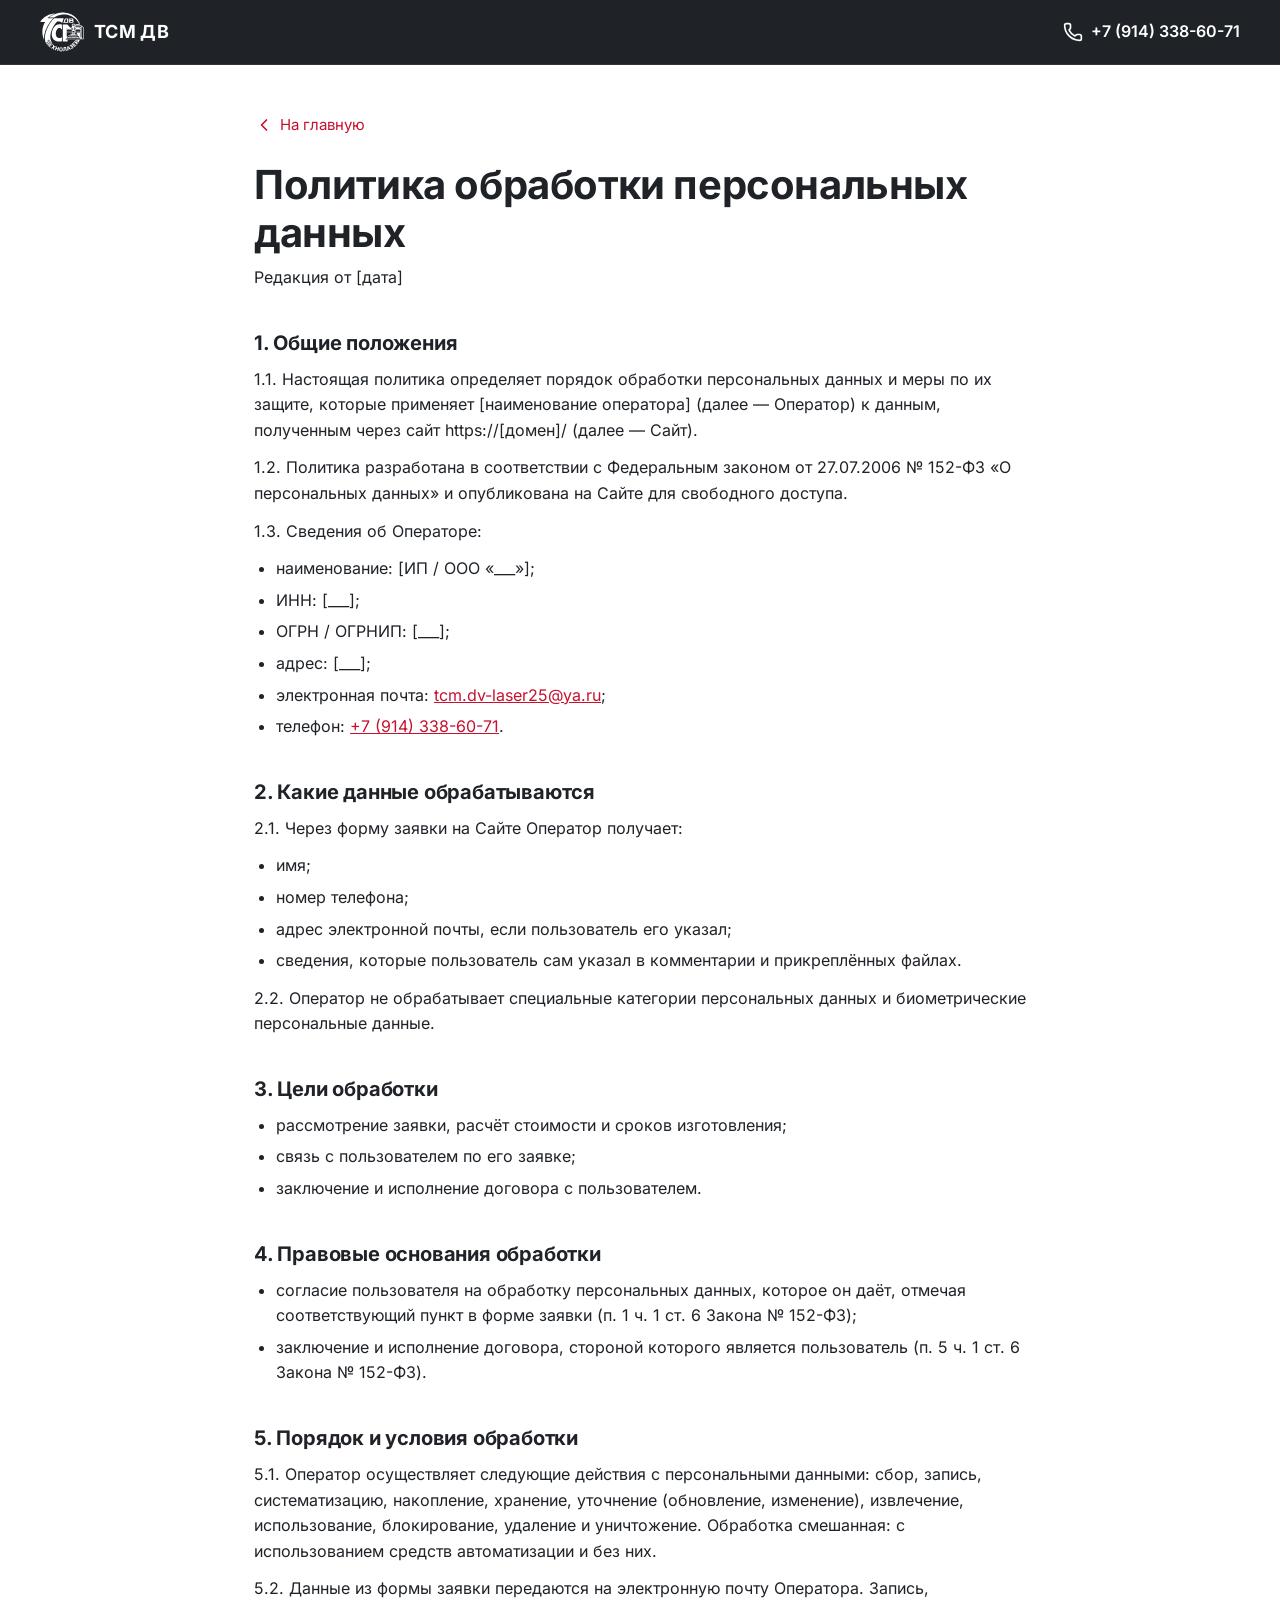
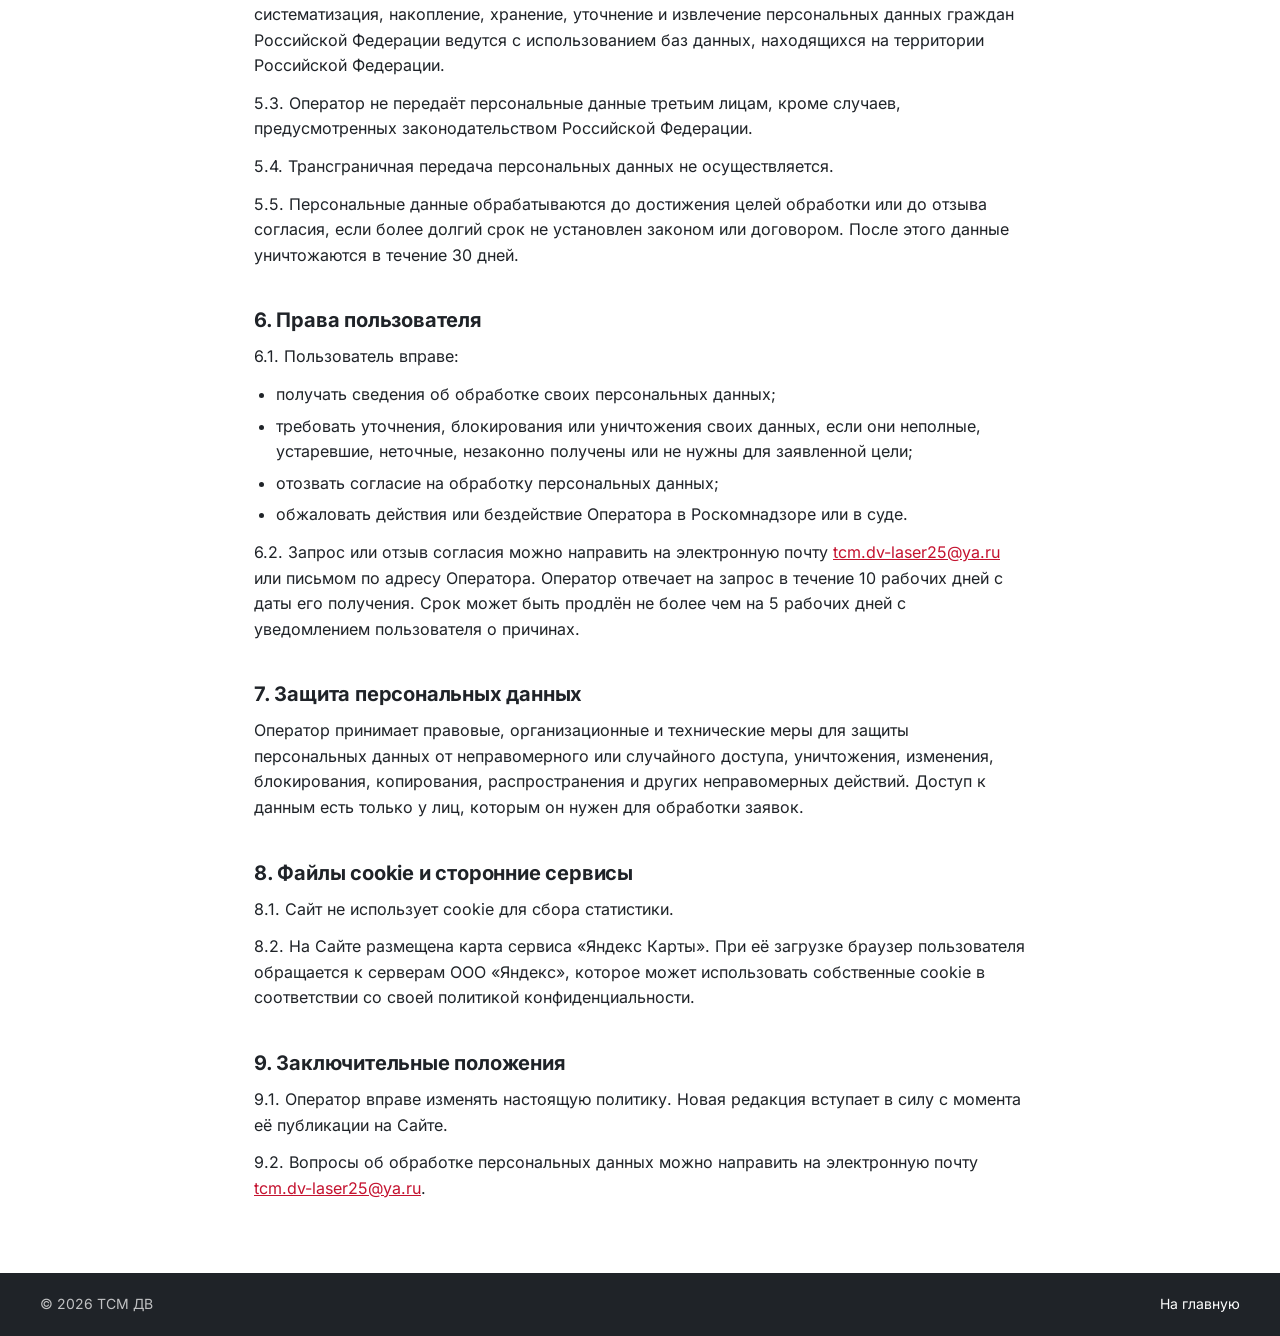
==== privacy.html @ c2f3cc62 "Каркас лендинга: вёрстка, стили, скрипты, форма заявки - index.html: все секции из ТЗ (4.1–4.10), за" ====
<!doctype html>
<html lang="ru">
<head>
  <meta charset="utf-8">
  <meta name="viewport" content="width=device-width, initial-scale=1">
  <title>Политика обработки персональных данных — ТСМ ДВ</title>
  <meta name="description" content="Политика обработки персональных данных пользователей сайта ТСМ ДВ, цеха лазерной резки и обработки металла во Владивостоке.">
  <meta name="theme-color" content="#1F2328">
  <link rel="icon" href="assets/logo/favicon.ico" sizes="any">
  <link rel="icon" href="assets/logo/favicon.svg" type="image/svg+xml">
  <link rel="icon" href="assets/logo/favicon-32.png" type="image/png" sizes="32x32">
  <link rel="apple-touch-icon" href="assets/logo/apple-touch-icon.png">
  <link rel="stylesheet" href="css/style.css">
</head>
<body>
  <svg class="sprite" aria-hidden="true" focusable="false">
    <symbol id="i-chevron-left" viewBox="0 0 24 24"><path d="m15 18-6-6 6-6"/></symbol>
    <symbol id="i-phone" viewBox="0 0 24 24"><path d="M13.832 16.568a1 1 0 0 0 1.213-.303l.355-.465A2 2 0 0 1 17 15h3a2 2 0 0 1 2 2v3a2 2 0 0 1-2 2A18 18 0 0 1 2 4a2 2 0 0 1 2-2h3a2 2 0 0 1 2 2v3a2 2 0 0 1-.8 1.6l-.468.351a1 1 0 0 0-.292 1.233 14 14 0 0 0 6.392 6.384"/></symbol>
  </svg>

  <header class="header">
    <div class="container header__inner">
      <a class="brand" href="index.html" aria-label="ТСМ ДВ — на главную">
        <img class="brand__logo" src="assets/logo/logo-white.svg" width="44" height="40" alt="">
        <span class="brand__name">ТСМ ДВ</span>
      </a>
      <div class="header__actions">
        <a class="header__phone" href="tel:+79143386071" aria-label="Позвонить: +7 (914) 338-60-71">
          <svg class="icon" aria-hidden="true"><use href="#i-phone"/></svg>
          <span class="header__phone-text">+7 (914) 338-60-71</span>
        </a>
      </div>
    </div>
  </header>

  <!-- TODO(#1) Заполнить данные оператора: наименование, ИНН, ОГРН/ОГРНИП, адрес -->
  <!-- TODO(#6) Подставить домен сайта -->
  <main class="doc">
    <div class="container doc__inner">
      <a class="doc__back" href="index.html">
        <svg class="icon" aria-hidden="true"><use href="#i-chevron-left"/></svg>
        На главную
      </a>

      <h1>Политика обработки персональных данных</h1>
      <!-- TODO(#1) Дата редакции — дата публикации -->
      <p class="doc__meta">Редакция от [дата]</p>

      <h2>1. Общие положения</h2>
      <p>1.1. Настоящая политика определяет порядок обработки персональных данных и меры по их защите, которые применяет [наименование оператора] (далее — Оператор) к данным, полученным через сайт https://[домен]/ (далее — Сайт).</p>
      <p>1.2. Политика разработана в соответствии с Федеральным законом от 27.07.2006 № 152-ФЗ «О персональных данных» и опубликована на Сайте для свободного доступа.</p>
      <p>1.3. Сведения об Операторе:</p>
      <ul>
        <li>наименование: [ИП / ООО «___»];</li>
        <li>ИНН: [___];</li>
        <li>ОГРН / ОГРНИП: [___];</li>
        <li>адрес: [___];</li>
        <li>электронная почта: <a href="mailto:tcm.dv-laser25@ya.ru">tcm.dv-laser25@ya.ru</a>;</li>
        <li>телефон: <a href="tel:+79143386071">+7 (914) 338-60-71</a>.</li>
      </ul>

      <h2>2. Какие данные обрабатываются</h2>
      <p>2.1. Через форму заявки на Сайте Оператор получает:</p>
      <ul>
        <li>имя;</li>
        <li>номер телефона;</li>
        <li>адрес электронной почты, если пользователь его указал;</li>
        <li>сведения, которые пользователь сам указал в комментарии и прикреплённых файлах.</li>
      </ul>
      <p>2.2. Оператор не обрабатывает специальные категории персональных данных и биометрические персональные данные.</p>

      <h2>3. Цели обработки</h2>
      <ul>
        <li>рассмотрение заявки, расчёт стоимости и сроков изготовления;</li>
        <li>связь с пользователем по его заявке;</li>
        <li>заключение и исполнение договора с пользователем.</li>
      </ul>

      <h2>4. Правовые основания обработки</h2>
      <ul>
        <li>согласие пользователя на обработку персональных данных, которое он даёт, отмечая соответствующий пункт в форме заявки (п. 1 ч. 1 ст. 6 Закона № 152-ФЗ);</li>
        <li>заключение и исполнение договора, стороной которого является пользователь (п. 5 ч. 1 ст. 6 Закона № 152-ФЗ).</li>
      </ul>

      <h2>5. Порядок и условия обработки</h2>
      <p>5.1. Оператор осуществляет следующие действия с персональными данными: сбор, запись, систематизацию, накопление, хранение, уточнение (обновление, изменение), извлечение, использование, блокирование, удаление и уничтожение. Обработка смешанная: с использованием средств автоматизации и без них.</p>
      <p>5.2. Данные из формы заявки передаются на электронную почту Оператора. Запись, систематизация, накопление, хранение, уточнение и извлечение персональных данных граждан Российской Федерации ведутся с использованием баз данных, находящихся на территории Российской Федерации.</p>
      <p>5.3. Оператор не передаёт персональные данные третьим лицам, кроме случаев, предусмотренных законодательством Российской Федерации.</p>
      <p>5.4. Трансграничная передача персональных данных не осуществляется.</p>
      <p>5.5. Персональные данные обрабатываются до достижения целей обработки или до отзыва согласия, если более долгий срок не установлен законом или договором. После этого данные уничтожаются в течение 30 дней.</p>

      <h2>6. Права пользователя</h2>
      <p>6.1. Пользователь вправе:</p>
      <ul>
        <li>получать сведения об обработке своих персональных данных;</li>
        <li>требовать уточнения, блокирования или уничтожения своих данных, если они неполные, устаревшие, неточные, незаконно получены или не нужны для заявленной цели;</li>
        <li>отозвать согласие на обработку персональных данных;</li>
        <li>обжаловать действия или бездействие Оператора в Роскомнадзоре или в суде.</li>
      </ul>
      <p>6.2. Запрос или отзыв согласия можно направить на электронную почту <a href="mailto:tcm.dv-laser25@ya.ru">tcm.dv-laser25@ya.ru</a> или письмом по адресу Оператора. Оператор отвечает на запрос в течение 10 рабочих дней с даты его получения. Срок может быть продлён не более чем на 5 рабочих дней с уведомлением пользователя о причинах.</p>

      <h2>7. Защита персональных данных</h2>
      <p>Оператор принимает правовые, организационные и технические меры для защиты персональных данных от неправомерного или случайного доступа, уничтожения, изменения, блокирования, копирования, распространения и других неправомерных действий. Доступ к данным есть только у лиц, которым он нужен для обработки заявок.</p>

      <h2>8. Файлы cookie и сторонние сервисы</h2>
      <!-- TODO(#14) Если подключим Яндекс.Метрику — дополнить раздел и добавить уведомление о cookie -->
      <p>8.1. Сайт не использует cookie для сбора статистики.</p>
      <p>8.2. На Сайте размещена карта сервиса «Яндекс Карты». При её загрузке браузер пользователя обращается к серверам ООО «Яндекс», которое может использовать собственные cookie в соответствии со своей политикой конфиденциальности.</p>

      <h2>9. Заключительные положения</h2>
      <p>9.1. Оператор вправе изменять настоящую политику. Новая редакция вступает в силу с момента её публикации на Сайте.</p>
      <p>9.2. Вопросы об обработке персональных данных можно направить на электронную почту <a href="mailto:tcm.dv-laser25@ya.ru">tcm.dv-laser25@ya.ru</a>.</p>
    </div>
  </main>

  <footer class="footer footer--compact">
    <div class="container footer__bottom">
      <p>© <span data-year>2026</span> ТСМ ДВ</p>
      <a href="index.html">На главную</a>
    </div>
  </footer>

  <script>
    document.querySelectorAll('[data-year]').forEach(function (el) { el.textContent = new Date().getFullYear(); });
  </script>
</body>
</html>
---- css/style.css ----
/* ==========================================================================
   ТСМ ДВ — стили лендинга. Mobile-first.
   Брейкпоинты: 480 / 640 / 768 / 1080 / 1180 (меню в строку)
   ========================================================================== */

/* ---------- Шрифт Inter (OFL), локально ---------- */
@font-face {
  font-family: "Inter";
  font-style: normal;
  font-weight: 100 900;
  font-display: swap;
  src: url("../assets/fonts/inter-cyrillic-wght-normal.woff2") format("woff2");
  unicode-range: U+0301, U+0400-045F, U+0490-0491, U+04B0-04B1, U+2116;
}
@font-face {
  font-family: "Inter";
  font-style: normal;
  font-weight: 100 900;
  font-display: swap;
  src: url("../assets/fonts/inter-latin-wght-normal.woff2") format("woff2");
  unicode-range: U+0000-00FF, U+0131, U+0152-0153, U+02BB-02BC, U+02C6, U+02DA, U+02DC, U+0304, U+0308, U+0329, U+2000-206F, U+20AC, U+2122, U+2191, U+2193, U+2212, U+2215, U+FEFF, U+FFFD;
}
/* Нужен ради знака ₽ (U+20BD) */
@font-face {
  font-family: "Inter";
  font-style: normal;
  font-weight: 100 900;
  font-display: swap;
  src: url("../assets/fonts/inter-latin-ext-wght-normal.woff2") format("woff2");
  unicode-range: U+0100-02BA, U+02BD-02C5, U+02C7-02CC, U+02CE-02D7, U+02DD-02FF, U+1D00-1DBF, U+1E00-1E9F, U+1EF2-1EFF, U+2020, U+20A0-20AB, U+20AD-20C0, U+2113, U+2C60-2C7F, U+A720-A7FF;
}

/* ---------- Палитра А «Графит + красный» ---------- */
:root {
  --graphite:     #1F2328; /* шапка, подвал, тёмные секции, основной текст */
  --graphite-2:   #2B3036; /* карточки на тёмном фоне */
  --bg:           #F3F4F6; /* фон светлых секций */
  --surface:      #FFFFFF; /* карточки на светлом фоне */
  --text:         #1F2328;
  --text-muted:   #5F6670;
  --border:       #D9DCE1;
  --accent:       #C4122F; /* кнопки, ссылки, акценты */
  --accent-hover: #A30F27;
  --on-dark:      #FFFFFF;

  /* Производные */
  --on-dark-muted: rgba(255, 255, 255, 0.72);
  --line-dark:     rgba(255, 255, 255, 0.12);
  --border-strong: #B9BEC6;

  --radius:    4px;
  --radius-lg: 6px;
  --container: 1200px;
  --gutter:    16px;
  --header-h:  64px;
  --ease:      0.2s ease;
}

@media (min-width: 768px) {
  :root { --gutter: 24px; }
}

/* ---------- База ---------- */
*,
*::before,
*::after { box-sizing: border-box; }

html {
  -webkit-text-size-adjust: 100%;
  text-size-adjust: 100%;
  scroll-behavior: smooth;
  scroll-padding-top: calc(var(--header-h) + 8px);
}

body {
  margin: 0;
  font-family: "Inter", system-ui, -apple-system, "Segoe UI", Roboto, Arial, sans-serif;
  font-size: 16px;
  line-height: 1.6;
  color: var(--text);
  background: var(--surface);
  -webkit-font-smoothing: antialiased;
}

body.is-locked { overflow: hidden; }

img { display: block; max-width: 100%; height: auto; }

h1, h2, h3 {
  margin: 0;
  font-weight: 700;
  line-height: 1.2;
  letter-spacing: -0.01em;
}

p { margin: 0; }

a { color: var(--accent); transition: color var(--ease); }
a:hover { color: var(--accent-hover); }

:focus-visible { outline: 2px solid var(--accent); outline-offset: 2px; }
.header :focus-visible,
.hero :focus-visible,
.section--dark :focus-visible,
.footer :focus-visible,
.lightbox :focus-visible { outline-color: var(--on-dark); }
.section--dark .form :focus-visible { outline-color: var(--accent); }

.icon {
  flex: none;
  width: 20px;
  height: 20px;
  fill: none;
  stroke: currentColor;
  stroke-width: 2;
  stroke-linecap: round;
  stroke-linejoin: round;
}

.sprite { position: absolute; width: 0; height: 0; overflow: hidden; }

.visually-hidden {
  position: absolute !important;
  width: 1px;
  height: 1px;
  margin: -1px;
  padding: 0;
  overflow: hidden;
  clip: rect(0 0 0 0);
  white-space: nowrap;
  border: 0;
}

.skip-link {
  position: absolute;
  top: 8px;
  left: 8px;
  z-index: 100;
  padding: 8px 16px;
  background: var(--surface);
  color: var(--text);
  border-radius: var(--radius);
  transform: translateY(-200%);
}
.skip-link:focus { transform: none; }

.container {
  width: 100%;
  max-width: calc(var(--container) + 2 * var(--gutter));
  margin-inline: auto;
  padding-inline: var(--gutter);
}

/* ---------- Кнопки ---------- */
.btn {
  display: inline-flex;
  align-items: center;
  justify-content: center;
  gap: 8px;
  min-height: 44px;
  padding: 10px 20px;
  border: 1px solid transparent;
  border-radius: var(--radius);
  font: inherit;
  font-size: 0.9375rem;
  font-weight: 600;
  line-height: 1.2;
  text-align: center;
  text-decoration: none;
  cursor: pointer;
  transition: background-color var(--ease), border-color var(--ease), color var(--ease);
}
.btn--lg { min-height: 52px; padding: 14px 28px; font-size: 1rem; }

.btn--primary { background: var(--accent); color: var(--on-dark); }
.btn--primary:hover { background: var(--accent-hover); color: var(--on-dark); }

.btn--ghost { border-color: rgba(255, 255, 255, 0.4); background: transparent; color: var(--on-dark); }
.btn--ghost:hover { border-color: var(--on-dark); background: rgba(255, 255, 255, 0.06); color: var(--on-dark); }

.btn[disabled] { opacity: 0.6; cursor: progress; }

/* ---------- Шапка ---------- */
.header {
  position: sticky;
  top: 0;
  z-index: 50;
  background: var(--graphite);
  color: var(--on-dark);
  border-bottom: 1px solid rgba(255, 255, 255, 0.08);
}

.header__inner {
  display: flex;
  align-items: center;
  gap: 16px;
  height: var(--header-h);
}

.brand {
  display: flex;
  align-items: center;
  gap: 10px;
  margin-right: auto;
  color: var(--on-dark);
  font-size: 1.125rem;
  font-weight: 700;
  letter-spacing: 0.02em;
  text-decoration: none;
  white-space: nowrap;
}
.brand:hover { color: var(--on-dark); }
.brand__logo { width: 44px; height: 40px; }

.header__actions { display: flex; align-items: center; gap: 8px; }

.header__phone {
  display: inline-flex;
  align-items: center;
  justify-content: center;
  gap: 8px;
  min-width: 44px;
  min-height: 44px;
  color: var(--on-dark);
  font-weight: 600;
  text-decoration: none;
  white-space: nowrap;
}
.header__phone:hover { color: var(--on-dark); opacity: 0.8; }
.header__phone-text { display: none; }

.header__cta { display: none; }

.burger {
  display: inline-flex;
  align-items: center;
  justify-content: center;
  width: 44px;
  height: 44px;
  padding: 0;
  border: 1px solid rgba(255, 255, 255, 0.2);
  border-radius: var(--radius);
  background: transparent;
  color: var(--on-dark);
  cursor: pointer;
  transition: border-color var(--ease);
}
.burger:hover { border-color: rgba(255, 255, 255, 0.5); }
.burger .icon { width: 22px; height: 22px; }

/* Мобильное меню — панель под шапкой */
.nav {
  display: none;
  position: fixed;
  top: var(--header-h);
  right: 0;
  bottom: 0;
  left: 0;
  overflow-y: auto;
  padding: 8px var(--gutter) 32px;
  background: var(--graphite);
  border-top: 1px solid rgba(255, 255, 255, 0.08);
}
.nav.is-open { display: block; }

.nav__list { margin: 0; padding: 0; list-style: none; }

.nav__link {
  display: block;
  padding: 14px 0;
  border-bottom: 1px solid var(--line-dark);
  color: var(--on-dark);
  font-size: 1.125rem;
  font-weight: 500;
  text-decoration: none;
}
.nav__link:hover { color: var(--on-dark); opacity: 0.8; }

.nav__extra { display: flex; flex-direction: column; gap: 16px; margin-top: 24px; }
.nav__phone { color: var(--on-dark); font-size: 1.25rem; font-weight: 600; text-decoration: none; }
.nav__phone:hover { color: var(--on-dark); }

@media (min-width: 640px) {
  .header__phone-text { display: inline; }
  .header__phone { margin-right: 8px; }
}

@media (min-width: 768px) {
  .header__cta { display: inline-flex; }
  .nav__extra { display: none; }
}

@media (min-width: 1180px) {
  .burger { display: none; }

  .nav {
    display: block;
    position: static;
    overflow: visible;
    padding: 0;
    background: none;
    border: 0;
  }
  .nav__list { display: flex; gap: 24px; }
  .nav__link {
    padding: 8px 0;
    border: 0;
    color: var(--on-dark-muted);
    font-size: 0.9375rem;
  }
  .nav__link:hover { color: var(--on-dark); opacity: 1; }
  .header__inner { gap: 32px; }
  .brand { margin-right: 0; }
  .header__actions { margin-left: auto; gap: 16px; }
  .header__phone { margin-right: 0; }
}

/* ---------- Секции ---------- */
.section { padding-block: 56px; }
.section--light { background: var(--bg); }
.section--dark { background: var(--graphite); color: var(--on-dark); }

@media (min-width: 768px) {
  .section { padding-block: 88px; }
}

.section__head { max-width: 720px; margin-bottom: 32px; }
.section__title { font-size: clamp(1.625rem, 1.25rem + 1.5vw, 2.25rem); }
.section__title::before {
  content: "";
  display: block;
  width: 40px;
  height: 3px;
  margin-bottom: 16px;
  background: var(--accent);
}
.section__lead { margin-top: 12px; color: var(--text-muted); font-size: 1.0625rem; }
.section--dark .section__lead { color: var(--on-dark-muted); }

@media (min-width: 768px) {
  .section__head { margin-bottom: 40px; }
}

/* ---------- Первый экран ---------- */
.hero {
  position: relative;
  overflow: hidden;
  padding: 64px 0 56px;
  background: var(--graphite);
  color: var(--on-dark);
}

/* Тонкая «чертёжная» сетка */
.hero::before {
  content: "";
  position: absolute;
  inset: 0;
  background-image:
    linear-gradient(rgba(255, 255, 255, 0.04) 1px, transparent 1px),
    linear-gradient(90deg, rgba(255, 255, 255, 0.04) 1px, transparent 1px);
  background-size: 48px 48px;
  -webkit-mask-image: linear-gradient(90deg, transparent 15%, #000 85%);
  mask-image: linear-gradient(90deg, transparent 15%, #000 85%);
  pointer-events: none;
}

/* Вариант фона с фото работ: <section class="hero hero--photo"> */
.hero--photo {
  background-image:
    linear-gradient(90deg, rgba(31, 35, 40, 0.94) 0%, rgba(31, 35, 40, 0.78) 100%),
    url("../assets/photos/02-kuzov-bortovoy-1280.jpg");
  background-image:
    linear-gradient(90deg, rgba(31, 35, 40, 0.94) 0%, rgba(31, 35, 40, 0.78) 100%),
    image-set(url("../assets/photos/02-kuzov-bortovoy-1280.webp") type("image/webp"), url("../assets/photos/02-kuzov-bortovoy-1280.jpg") type("image/jpeg"));
  background-position: center;
  background-size: cover;
}
.hero--photo::before { display: none; }

.hero__inner { position: relative; }

.hero__eyebrow {
  margin-bottom: 16px;
  color: var(--on-dark-muted);
  font-size: 0.875rem;
  font-weight: 500;
  letter-spacing: 0.06em;
  text-transform: uppercase;
}

.hero__title {
  max-width: 880px;
  font-size: clamp(1.75rem, 1.2rem + 2.8vw, 3.25rem);
  line-height: 1.12;
  overflow-wrap: break-word;
  hyphens: auto;
}

.hero__lead {
  max-width: 680px;
  margin-top: 20px;
  color: var(--on-dark-muted);
  font-size: clamp(1.0625rem, 1rem + 0.3vw, 1.25rem);
}

.hero__actions { display: flex; flex-wrap: wrap; gap: 12px; margin-top: 32px; }
.hero__actions .btn { flex: 1 1 100%; }

.hero__facts {
  display: flex;
  flex-wrap: wrap;
  gap: 12px 32px;
  margin: 48px 0 0;
  padding: 24px 0 0;
  list-style: none;
  border-top: 1px solid var(--line-dark);
  color: var(--on-dark-muted);
  font-size: 0.9375rem;
}
.hero__facts li { display: flex; align-items: center; gap: 10px; }
.hero__facts .icon { color: var(--on-dark); }

@media (min-width: 480px) {
  .hero__actions .btn { flex: 0 0 auto; }
}

@media (min-width: 768px) {
  .hero { padding: 104px 0 72px; }
  .hero__facts { margin-top: 72px; }
}

/* ---------- Карточки услуг ---------- */
.card {
  background: var(--surface);
  border: 1px solid var(--border);
  border-radius: var(--radius-lg);
  transition: border-color var(--ease), box-shadow var(--ease);
}
.card:hover { border-color: var(--border-strong); box-shadow: 0 2px 10px rgba(31, 35, 40, 0.06); }

.services { display: grid; gap: 16px; }

.service { display: flex; flex-direction: column; padding: 24px; }
.service__title { font-size: 1.125rem; }
.service__desc { margin: 8px 0 24px; color: var(--text-muted); }

.service__meta { margin: auto 0 24px; border-top: 1px solid var(--border); }
.service__meta div {
  display: flex;
  justify-content: space-between;
  align-items: baseline;
  gap: 16px;
  padding: 10px 0;
  border-bottom: 1px solid var(--border);
}
.service__meta dt { color: var(--text-muted); font-size: 0.875rem; }
.service__meta dd { margin: 0; font-weight: 600; text-align: right; }

.service__btn { width: 100%; }

@media (min-width: 640px) {
  .services { grid-template-columns: repeat(2, 1fr); gap: 20px; }
}
@media (min-width: 1080px) {
  .services { grid-template-columns: repeat(4, 1fr); }
}

/* ---------- Оборудование ---------- */
.equipment { display: grid; gap: 16px; }

.spec-card {
  padding: 24px;
  background: var(--graphite-2);
  border: 1px solid rgba(255, 255, 255, 0.06);
  border-radius: var(--radius-lg);
}
.spec-card__title { margin-bottom: 16px; font-size: 1.125rem; }

.spec-list { margin: 0; }
.spec-list div {
  display: flex;
  justify-content: space-between;
  align-items: baseline;
  gap: 16px;
  padding: 12px 0;
  border-top: 1px solid var(--line-dark);
}
.spec-list dt { color: var(--on-dark-muted); }
.spec-list dd { margin: 0; font-weight: 600; text-align: right; }

@media (min-width: 768px) {
  .equipment { grid-template-columns: repeat(3, 1fr); gap: 20px; }
}

/* ---------- Как заказать ---------- */
.steps { display: grid; gap: 16px; margin: 0; padding: 0; list-style: none; }

.step {
  padding: 24px;
  border: 1px solid var(--border);
  border-radius: var(--radius-lg);
  background: var(--surface);
}
.step__num { color: var(--accent); font-size: 0.875rem; font-weight: 700; letter-spacing: 0.08em; }
.step__title { margin-top: 12px; font-size: 1.125rem; }
.step__text { margin-top: 8px; color: var(--text-muted); }

.note {
  display: flex;
  flex-direction: column;
  align-items: flex-start;
  gap: 16px;
  margin-top: 32px;
  padding: 20px 24px;
  border-left: 3px solid var(--accent);
  border-radius: 0 var(--radius-lg) var(--radius-lg) 0;
  background: var(--bg);
}
.note__text { max-width: 760px; }

@media (min-width: 640px) {
  .steps { grid-template-columns: repeat(2, 1fr); gap: 20px; }
}
@media (min-width: 768px) {
  .note { flex-direction: row; align-items: center; justify-content: space-between; gap: 32px; }
  .note .btn { flex: none; }
}
@media (min-width: 1080px) {
  .steps { grid-template-columns: repeat(4, 1fr); }
}

/* ---------- Галерея ---------- */
.gallery { display: grid; gap: 16px; margin: 0; padding: 0; list-style: none; }

.gallery__figure {
  height: 100%;
  margin: 0;
  overflow: hidden;
  background: var(--surface);
  border: 1px solid var(--border);
  border-radius: var(--radius-lg);
}

.gallery__link {
  display: block;
  aspect-ratio: 4 / 3;
  overflow: hidden;
  background: #E2E5E9;
  cursor: zoom-in;
}
.gallery__link img {
  width: 100%;
  height: 100%;
  object-fit: cover;
  transition: transform 0.4s ease;
}
.gallery__link--top img { object-position: 50% 40%; }
.gallery__link:hover img { transform: scale(1.03); }

.gallery__caption { padding: 14px 16px 16px; font-size: 0.9375rem; }

@media (min-width: 768px) {
  .gallery { grid-template-columns: repeat(3, 1fr); gap: 20px; }
}

/* ---------- Почему мы ---------- */
.features { display: grid; gap: 24px; margin: 0; padding: 0; list-style: none; }

.feature { display: flex; align-items: flex-start; gap: 16px; }
.feature__icon {
  display: grid;
  flex: none;
  place-items: center;
  width: 48px;
  height: 48px;
  border: 1px solid var(--border);
  border-radius: var(--radius-lg);
  color: var(--accent);
}
.feature__icon .icon { width: 22px; height: 22px; }
.feature__text { padding-top: 11px; font-weight: 500; }

.stats { display: flex; flex-wrap: wrap; gap: 32px; margin-top: 48px; padding-top: 32px; border-top: 1px solid var(--border); }
.stats[hidden] { display: none; }
.stat__value { display: block; color: var(--accent); font-size: 2.5rem; font-weight: 700; line-height: 1; }
.stat__label { display: block; margin-top: 8px; color: var(--text-muted); }

@media (min-width: 640px) {
  .features { grid-template-columns: repeat(2, 1fr); gap: 32px; }
}
@media (min-width: 1080px) {
  .features { grid-template-columns: repeat(4, 1fr); }
  .feature { flex-direction: column; }
  .feature__text { padding-top: 0; }
}

/* ---------- Заявка ---------- */
.order { display: grid; gap: 32px; }

.order__contacts { display: grid; gap: 12px; margin: 0; padding: 0; list-style: none; }
.order__contacts li { display: flex; align-items: center; gap: 12px; }
.order__contacts a { color: var(--on-dark); font-weight: 600; text-decoration: none; }
.order__contacts a:hover { color: var(--on-dark); text-decoration: underline; }
.order__contacts .icon { color: var(--on-dark-muted); }

@media (min-width: 1080px) {
  .order { grid-template-columns: 5fr 7fr; gap: 64px; align-items: start; }
}

.form {
  display: grid;
  gap: 20px;
  padding: 24px 16px;
  background: var(--surface);
  color: var(--text);
  border-radius: var(--radius-lg);
}

.form__row { display: grid; gap: 20px; }

@media (min-width: 480px) {
  .form { padding: 24px; }
}
@media (min-width: 640px) {
  .form__row { grid-template-columns: 1fr 1fr; }
}
@media (min-width: 768px) {
  .form { padding: 32px; }
}

.field { display: flex; flex-direction: column; gap: 6px; min-width: 0; }
.field__label { font-size: 0.875rem; font-weight: 600; }
.field__req { color: var(--accent); }
.field__optional { color: var(--text-muted); font-weight: 400; }

.field__input {
  width: 100%;
  min-height: 46px;
  padding: 11px 12px;
  border: 1px solid var(--border);
  border-radius: var(--radius);
  background: var(--surface);
  color: var(--text);
  font: inherit;
  font-size: 1rem;
  transition: border-color var(--ease), box-shadow var(--ease);
}
.field__input:hover { border-color: var(--border-strong); }
.field__input:focus { outline: none; border-color: var(--text); box-shadow: 0 0 0 3px rgba(31, 35, 40, 0.12); }
.field__input[aria-invalid="true"] { border-color: var(--accent); }
.field__input[aria-invalid="true"]:focus { box-shadow: 0 0 0 3px rgba(196, 18, 47, 0.15); }
.field__input::placeholder { color: #9AA0A8; }

.field__select {
  padding-right: 40px;
  appearance: none;
  background-image: url("data:image/svg+xml,%3Csvg xmlns='http://www.w3.org/2000/svg' viewBox='0 0 24 24' fill='none' stroke='%235F6670' stroke-width='2' stroke-linecap='round' stroke-linejoin='round'%3E%3Cpath d='m6 9 6 6 6-6'/%3E%3C/svg%3E");
  background-position: right 12px center;
  background-repeat: no-repeat;
  background-size: 18px;
  cursor: pointer;
}

.field__textarea { min-height: 112px; resize: vertical; }

.field__hint { color: var(--text-muted); font-size: 0.8125rem; }
.field__error { color: var(--accent); font-size: 0.8125rem; font-weight: 500; }
.field__error[hidden] { display: none; }

/* Загрузка файлов */
.dropzone {
  display: flex;
  align-items: center;
  gap: 14px;
  padding: 16px;
  border: 1px dashed var(--border-strong);
  border-radius: var(--radius);
  background: var(--bg);
  cursor: pointer;
  transition: border-color var(--ease), background-color var(--ease);
}
.dropzone:hover,
.dropzone.is-dragover { border-color: var(--accent); background: var(--surface); }
.dropzone .icon { width: 22px; height: 22px; color: var(--accent); }
.dropzone__text { display: flex; flex-direction: column; }
.dropzone__title { font-weight: 600; }
.dropzone__sub { color: var(--text-muted); font-size: 0.8125rem; }
.field input[type="file"]:focus-visible + .dropzone { outline: 2px solid var(--accent); outline-offset: 2px; }
.field input[type="file"][aria-invalid="true"] + .dropzone { border-color: var(--accent); }

.file-list { display: grid; gap: 6px; margin: 4px 0 0; padding: 0; list-style: none; }
.file-list[hidden] { display: none; }
.file-list li {
  display: flex;
  align-items: center;
  gap: 10px;
  padding: 6px 6px 6px 12px;
  border: 1px solid var(--border);
  border-radius: var(--radius);
  font-size: 0.875rem;
}
.file-list .icon { width: 16px; height: 16px; color: var(--text-muted); }
.file-list__name { flex: 1; min-width: 0; overflow: hidden; text-overflow: ellipsis; white-space: nowrap; }
.file-list__size { flex: none; color: var(--text-muted); }
.file-list__remove {
  display: inline-flex;
  flex: none;
  align-items: center;
  justify-content: center;
  width: 32px;
  height: 32px;
  padding: 0;
  border: 0;
  border-radius: var(--radius);
  background: transparent;
  color: var(--text-muted);
  cursor: pointer;
  transition: color var(--ease), background-color var(--ease);
}
.file-list__remove:hover { background: var(--bg); color: var(--accent); }
.file-list .file-list__total { justify-content: flex-end; padding: 0; border: 0; color: var(--text-muted); font-size: 0.8125rem; }

/* Ловушка для ботов */
.hp { position: absolute; left: -9999px; width: 1px; height: 1px; overflow: hidden; }

/* Чекбокс согласия */
.check { display: flex; align-items: flex-start; gap: 10px; font-size: 0.875rem; line-height: 1.5; cursor: pointer; }
.check__input { flex: none; width: 18px; height: 18px; margin: 1px 0 0; accent-color: var(--accent); cursor: pointer; }
.check__input[aria-invalid="true"] { outline: 2px solid var(--accent); outline-offset: 1px; }

.form__submit { justify-self: start; }
@media (max-width: 479px) {
  .form__submit { justify-self: stretch; }
}

.form__status {
  padding: 14px 16px;
  border-left: 3px solid var(--graphite);
  border-radius: 0 var(--radius) var(--radius) 0;
  background: var(--bg);
  font-size: 0.9375rem;
}
.form__status[hidden] { display: none; }
.form__status.is-error { border-left-color: var(--accent); }
.form__status strong { display: block; margin-bottom: 2px; }

/* ---------- Контакты ---------- */
.contacts { display: grid; gap: 32px; }

.contact-list { display: grid; gap: 20px; margin: 0 0 32px; padding: 0; list-style: none; }
.contact-list li { display: flex; align-items: flex-start; gap: 14px; }
.contact-list .icon { margin-top: 3px; color: var(--accent); }
.contact-list__label { display: block; color: var(--text-muted); font-size: 0.8125rem; }
.contact-list__value { color: var(--text); font-weight: 600; text-decoration: none; }
a.contact-list__value:hover { color: var(--accent); }

.map {
  position: relative;
  min-height: 320px;
  overflow: hidden;
  border: 1px solid var(--border);
  border-radius: var(--radius-lg);
  background: #E2E5E9;
}
.map iframe { position: absolute; inset: 0; width: 100%; height: 100%; border: 0; }

@media (min-width: 1080px) {
  .contacts { grid-template-columns: 5fr 7fr; gap: 64px; }
  .map { min-height: 460px; }
}

/* ---------- Подвал ---------- */
.footer {
  padding-top: 48px;
  background: var(--graphite);
  color: var(--on-dark-muted);
  font-size: 0.9375rem;
}
.footer a { color: var(--on-dark); text-decoration: none; }
.footer a:hover { color: var(--on-dark); text-decoration: underline; }

.footer__grid { display: grid; gap: 32px; }
.footer__brand img { width: 62px; height: 56px; }
.footer__name { max-width: 300px; margin-top: 16px; color: var(--on-dark); font-weight: 600; }

.footer__contacts { display: grid; gap: 8px; margin: 0; padding: 0; list-style: none; }
.footer__legal { display: grid; gap: 4px; }

.footer__bottom {
  display: flex;
  flex-wrap: wrap;
  justify-content: space-between;
  gap: 8px 24px;
  margin-top: 40px;
  padding-block: 20px;
  border-top: 1px solid var(--line-dark);
  font-size: 0.875rem;
}

.footer--compact { padding-top: 0; }
.footer--compact .footer__bottom { margin-top: 0; border-top: 0; }

@media (min-width: 768px) {
  .footer__grid { grid-template-columns: 1.4fr 1fr 1fr; }
}

/* ---------- Лайтбокс ---------- */
.lightbox {
  width: 100%;
  max-width: none;
  height: 100%;
  max-height: none;
  margin: 0;
  padding: 56px 16px 80px;
  border: 0;
  background: transparent;
  color: var(--on-dark);
}
.lightbox[open] { display: flex; align-items: center; justify-content: center; }
.lightbox::backdrop { background: rgba(15, 17, 20, 0.92); }

.lightbox__figure { display: flex; flex-direction: column; align-items: center; gap: 12px; max-width: 100%; max-height: 100%; margin: 0; }
.lightbox__img { width: auto; max-width: 100%; height: auto; max-height: calc(100vh - 180px); max-height: calc(100dvh - 180px); border-radius: var(--radius); object-fit: contain; }
.lightbox__caption { color: var(--on-dark-muted); font-size: 0.9375rem; text-align: center; }

.lightbox__btn {
  position: absolute;
  display: grid;
  place-items: center;
  width: 48px;
  height: 48px;
  padding: 0;
  border: 1px solid rgba(255, 255, 255, 0.2);
  border-radius: var(--radius);
  background: rgba(31, 35, 40, 0.7);
  color: var(--on-dark);
  cursor: pointer;
  transition: border-color var(--ease), background-color var(--ease);
}
.lightbox__btn:hover { border-color: rgba(255, 255, 255, 0.6); background: var(--graphite); }
.lightbox__btn .icon { width: 24px; height: 24px; }
.lightbox__close { top: 12px; right: 12px; }
.lightbox__prev { bottom: 16px; left: calc(50% - 56px); }
.lightbox__next { bottom: 16px; right: calc(50% - 56px); }

@media (min-width: 768px) {
  .lightbox { padding: 56px 88px; }
  .lightbox__img { max-height: calc(100vh - 140px); max-height: calc(100dvh - 140px); }
  .lightbox__prev,
  .lightbox__next { top: 50%; bottom: auto; transform: translateY(-50%); }
  .lightbox__prev { left: 20px; }
  .lightbox__next { right: 20px; }
}

/* ---------- Страница политики ---------- */
.doc { padding-block: 48px 72px; }
.doc__inner { max-width: 820px; }
.doc__back { display: inline-flex; align-items: center; gap: 6px; margin-bottom: 24px; font-size: 0.9375rem; text-decoration: none; }
.doc h1 { margin-bottom: 8px; font-size: clamp(1.75rem, 1.4rem + 1.4vw, 2.5rem); }
.doc h2 { margin: 40px 0 12px; font-size: 1.25rem; }
.doc p,
.doc li { color: var(--text); }
.doc p + p { margin-top: 12px; }
.doc ul,
.doc ol { margin: 12px 0 0; padding-left: 22px; }
.doc li + li { margin-top: 6px; }
.doc ul + p,
.doc ol + p { margin-top: 12px; }
.doc__meta { color: var(--text-muted); }

/* ---------- Уменьшение движения ---------- */
@media (prefers-reduced-motion: reduce) {
  html { scroll-behavior: auto; }
  *,
  *::before,
  *::after { transition: none !important; }
}
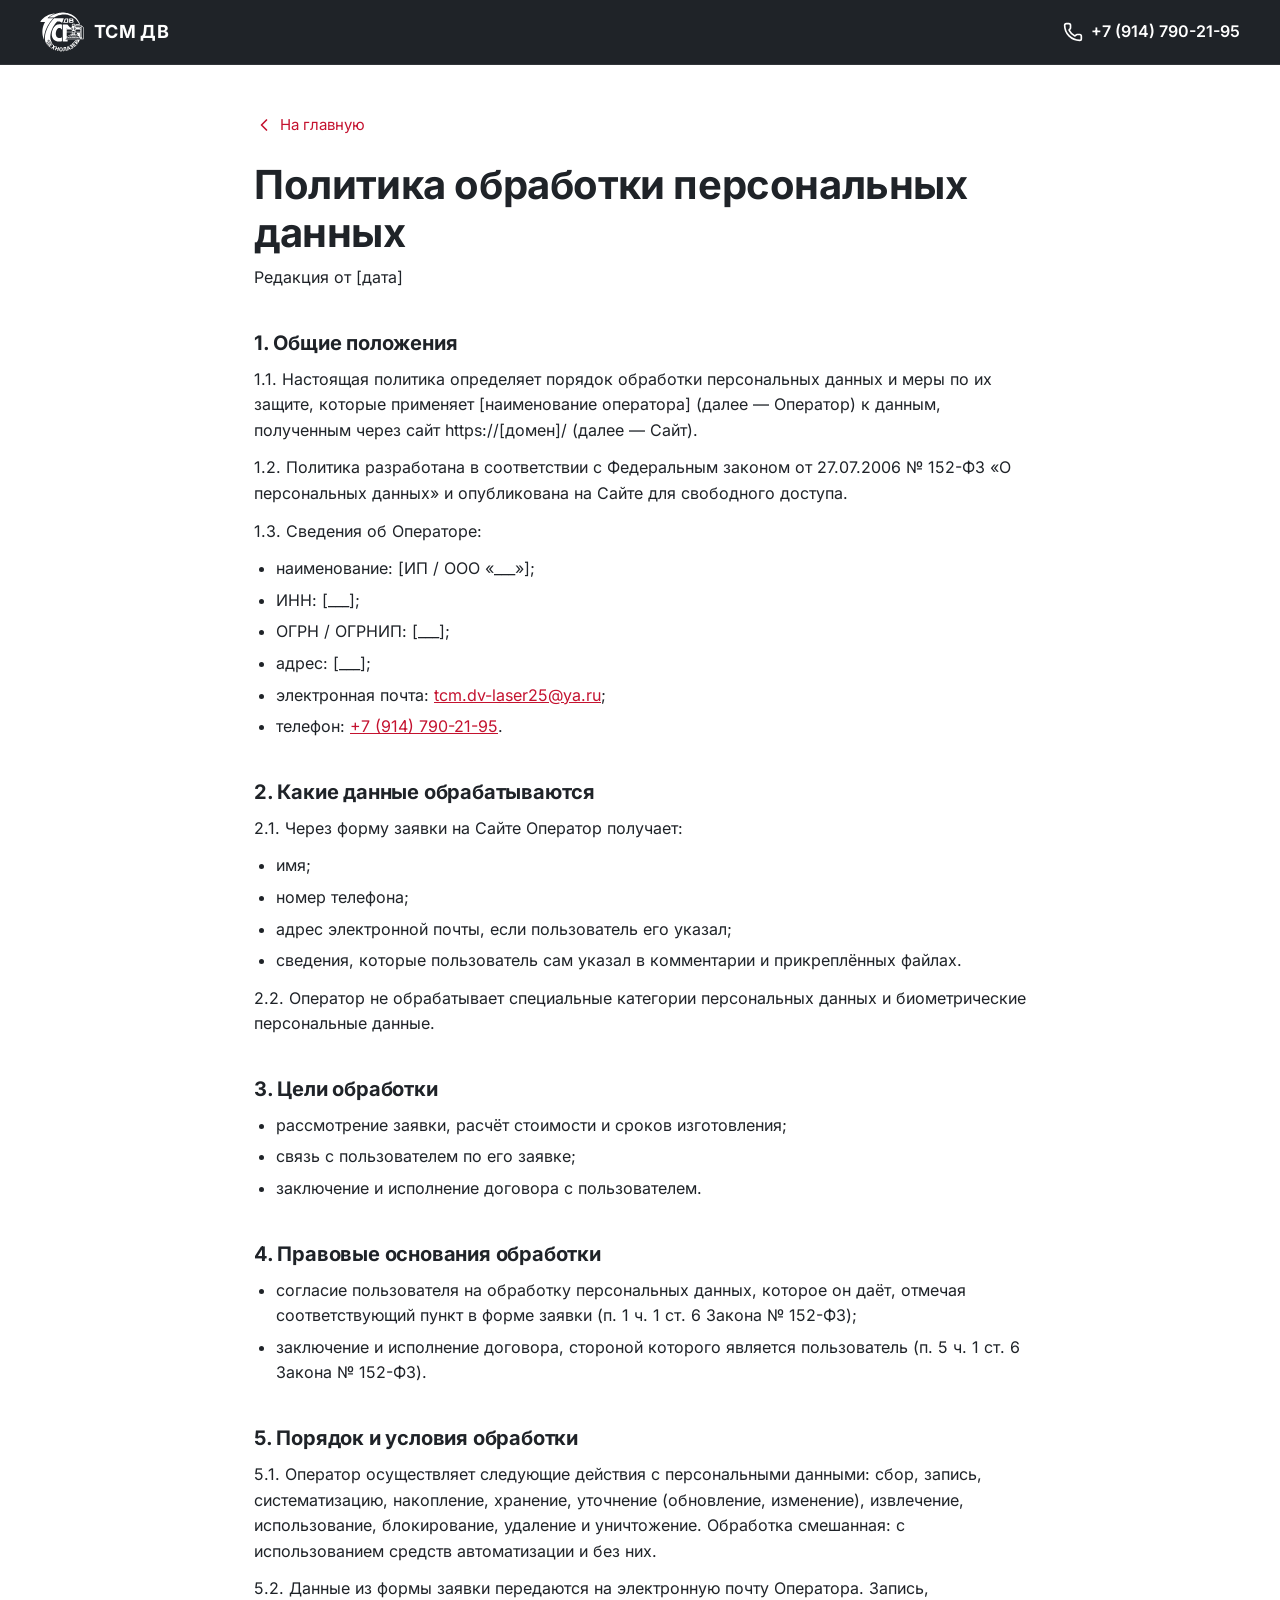
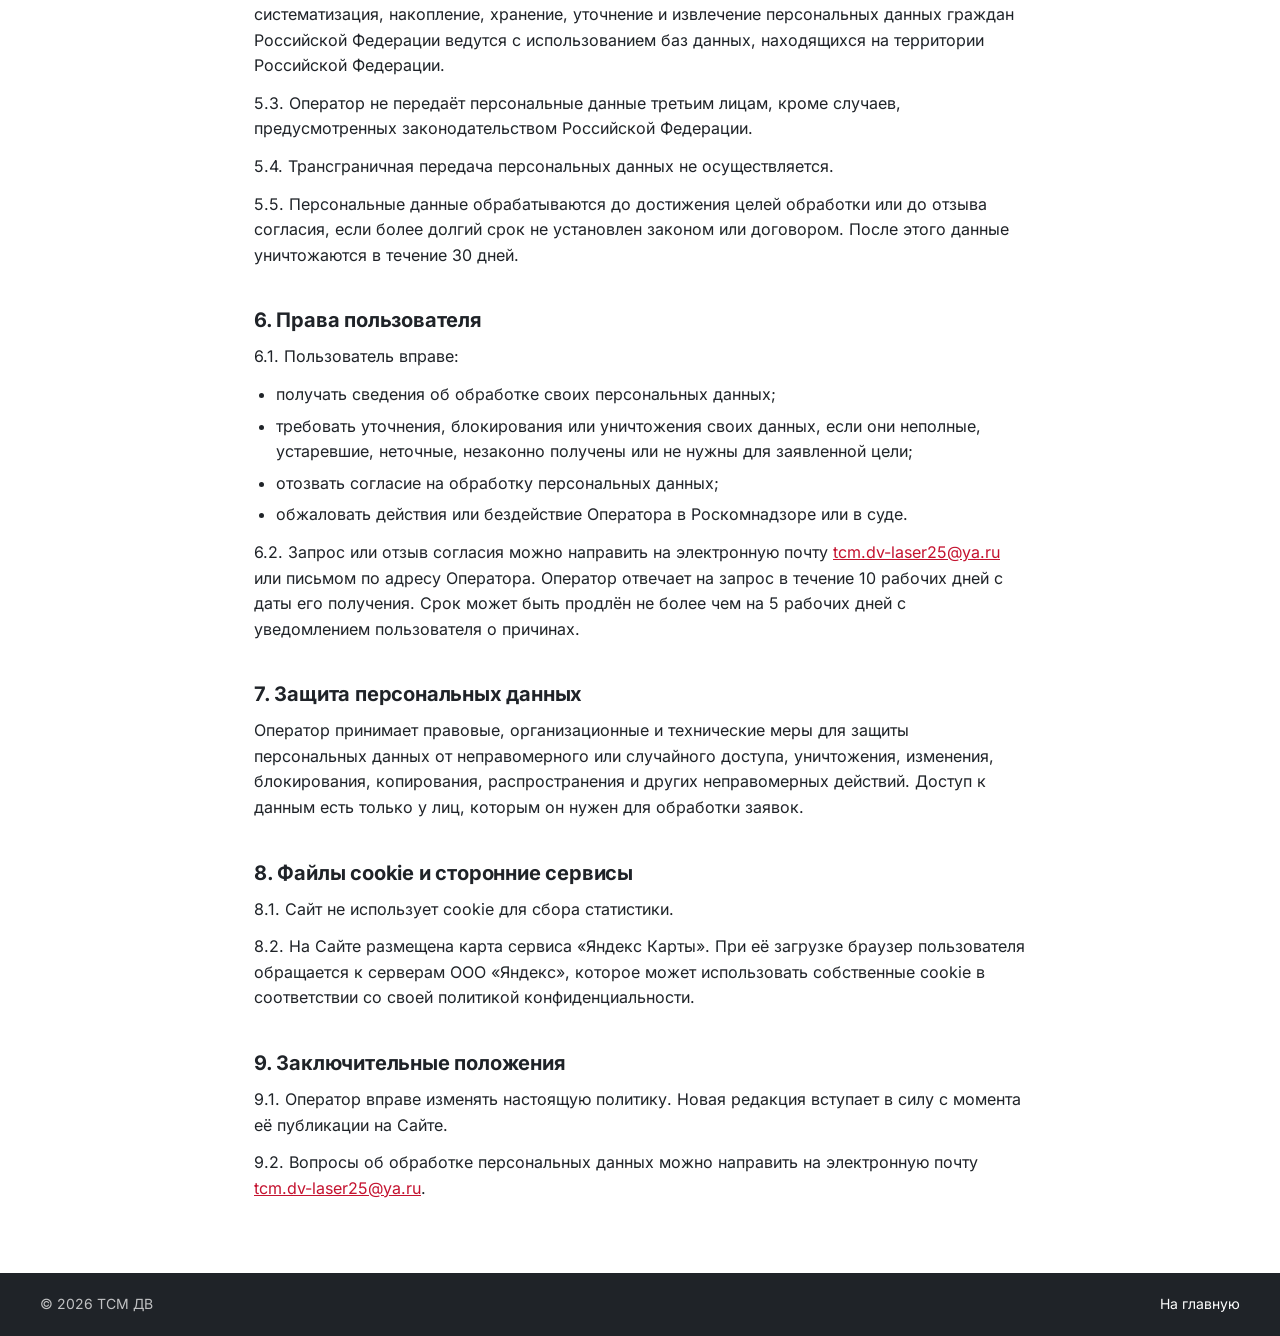
==== commit ed64f93e: "Новый телефон, мессенджер MAX, самовывоз, сроки в «Почему мы» - Телефон +7 (914) 338-60-71 заменён н" ====
--- a/privacy.html
+++ b/privacy.html
@@ -6,6 +6,8 @@
   <title>Политика обработки персональных данных — ТСМ ДВ</title>
   <meta name="description" content="Политика обработки персональных данных пользователей сайта ТСМ ДВ, цеха лазерной резки и обработки металла во Владивостоке.">
   <meta name="theme-color" content="#1F2328">
+  <!-- TODO(#6) Черновик на GitHub Pages закрыт от поисковиков. Убрать эту строку при запуске на своём домене -->
+  <meta name="robots" content="noindex, nofollow">
   <link rel="icon" href="assets/logo/favicon.ico" sizes="any">
   <link rel="icon" href="assets/logo/favicon.svg" type="image/svg+xml">
   <link rel="icon" href="assets/logo/favicon-32.png" type="image/png" sizes="32x32">
@@ -25,9 +27,9 @@
         <span class="brand__name">ТСМ ДВ</span>
       </a>
       <div class="header__actions">
-        <a class="header__phone" href="tel:+79143386071" aria-label="Позвонить: +7 (914) 338-60-71">
+        <a class="header__phone" href="tel:+79147902195" aria-label="Позвонить: +7 (914) 790-21-95">
           <svg class="icon" aria-hidden="true"><use href="#i-phone"/></svg>
-          <span class="header__phone-text">+7 (914) 338-60-71</span>
+          <span class="header__phone-text">+7 (914) 790-21-95</span>
         </a>
       </div>
     </div>
@@ -56,7 +58,7 @@
         <li>ОГРН / ОГРНИП: [___];</li>
         <li>адрес: [___];</li>
         <li>электронная почта: <a href="mailto:tcm.dv-laser25@ya.ru">tcm.dv-laser25@ya.ru</a>;</li>
-        <li>телефон: <a href="tel:+79143386071">+7 (914) 338-60-71</a>.</li>
+        <li>телефон: <a href="tel:+79147902195">+7 (914) 790-21-95</a>.</li>
       </ul>
 
       <h2>2. Какие данные обрабатываются</h2>
--- a/css/style.css
+++ b/css/style.css
@@ -460,9 +460,18 @@
 
 @media (min-width: 640px) {
   .services { grid-template-columns: repeat(2, 1fr); gap: 20px; }
-}
+  /* Нечётная последняя карточка — на всю ширину, чтобы ряд не обрывался */
+  .service:last-child:nth-child(odd) { grid-column: 1 / -1; }
+}
+/* По 3 карточки в ряд на сетке из 6 колонок. Если в последнем ряду
+   остаётся 2 карточки — они делят его пополам, если 1 — занимает весь ряд */
 @media (min-width: 1080px) {
-  .services { grid-template-columns: repeat(4, 1fr); }
+  .services { grid-template-columns: repeat(6, 1fr); }
+  .service,
+  .service:last-child:nth-child(odd) { grid-column: span 2; }
+  .service:nth-last-child(2):nth-child(3n+1),
+  .service:last-child:nth-child(3n+2) { grid-column: span 3; }
+  .service:last-child:nth-child(3n+1) { grid-column: 1 / -1; }
 }
 
 /* ---------- Оборудование ---------- */
@@ -488,8 +497,13 @@
 .spec-list dt { color: var(--on-dark-muted); }
 .spec-list dd { margin: 0; font-weight: 600; text-align: right; }
 
-@media (min-width: 768px) {
-  .equipment { grid-template-columns: repeat(3, 1fr); gap: 20px; }
+/* Та же сетка, что у услуг: по 3 в ряд, неполный последний ряд растягивается */
+@media (min-width: 768px) {
+  .equipment { grid-template-columns: repeat(6, 1fr); gap: 20px; }
+  .spec-card { grid-column: span 2; }
+  .spec-card:nth-last-child(2):nth-child(3n+1),
+  .spec-card:last-child:nth-child(3n+2) { grid-column: span 3; }
+  .spec-card:last-child:nth-child(3n+1) { grid-column: 1 / -1; }
 }
 
 /* ---------- Как заказать ---------- */
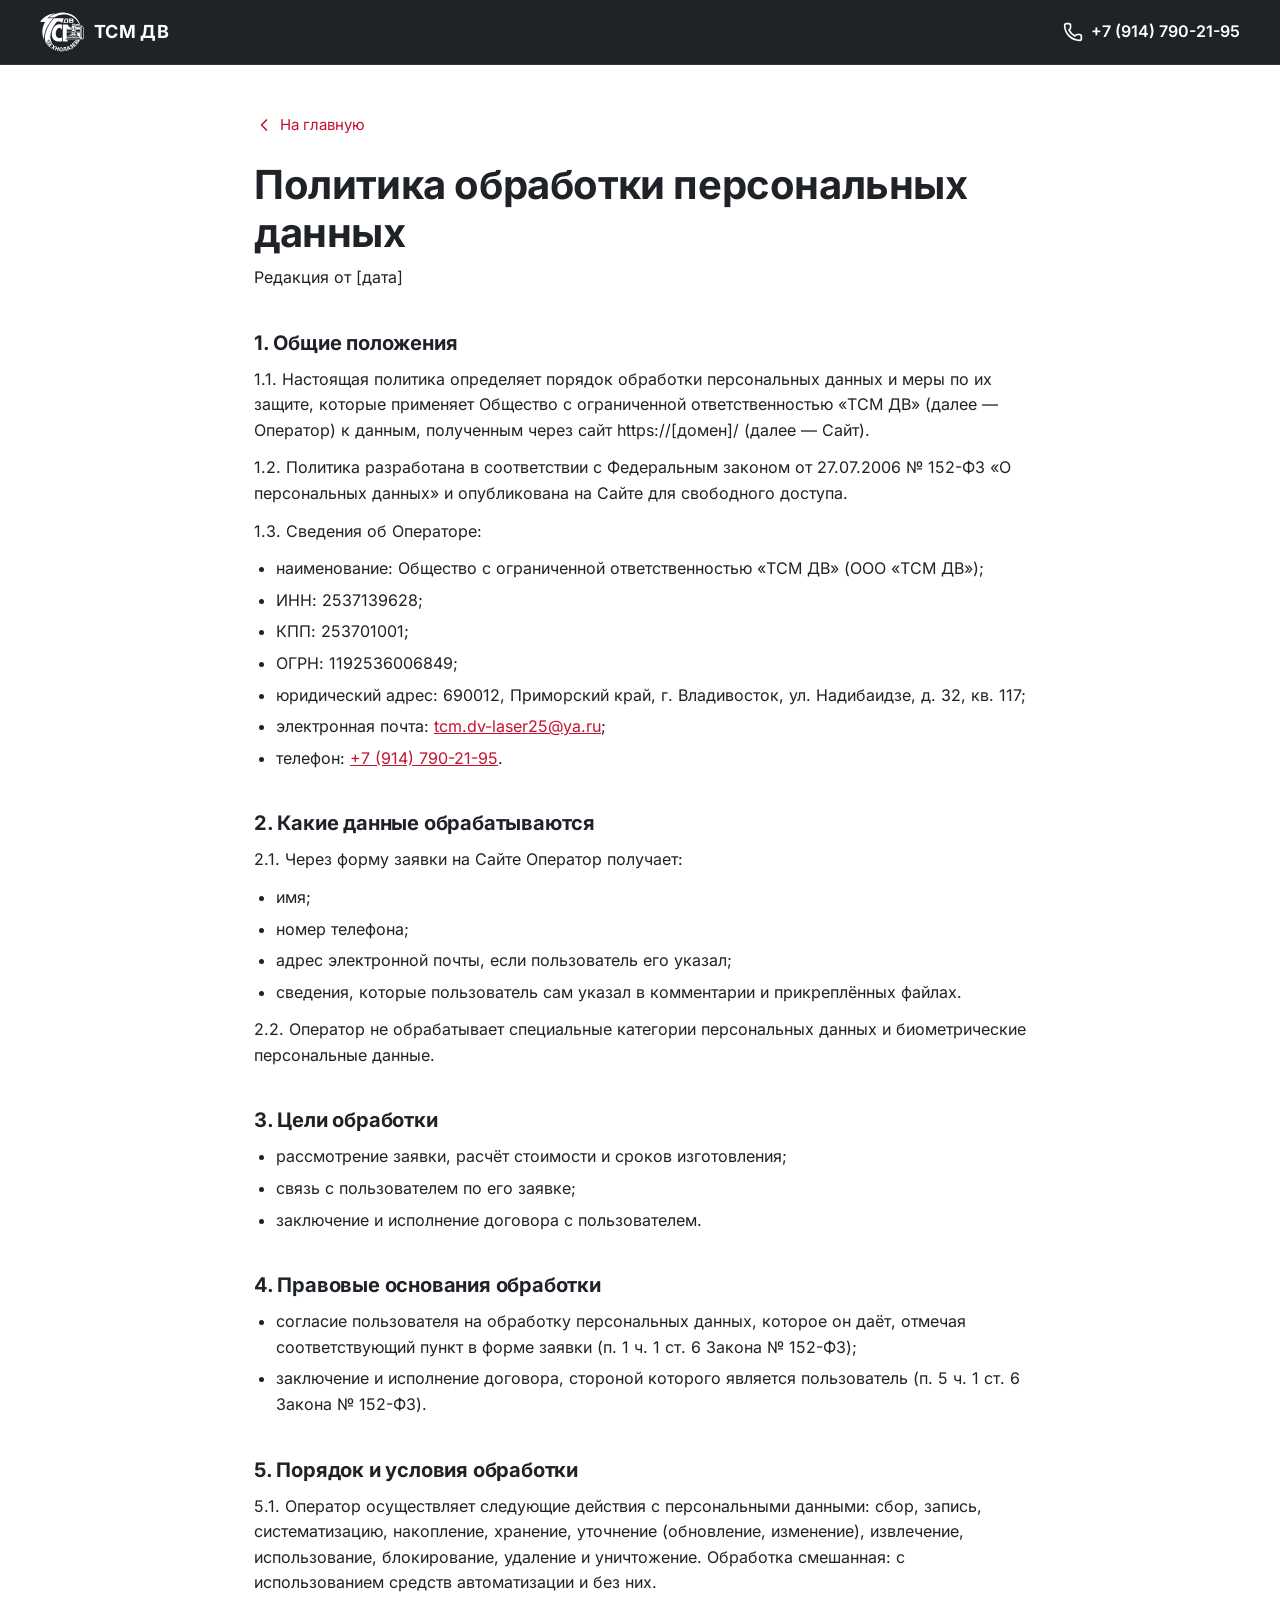
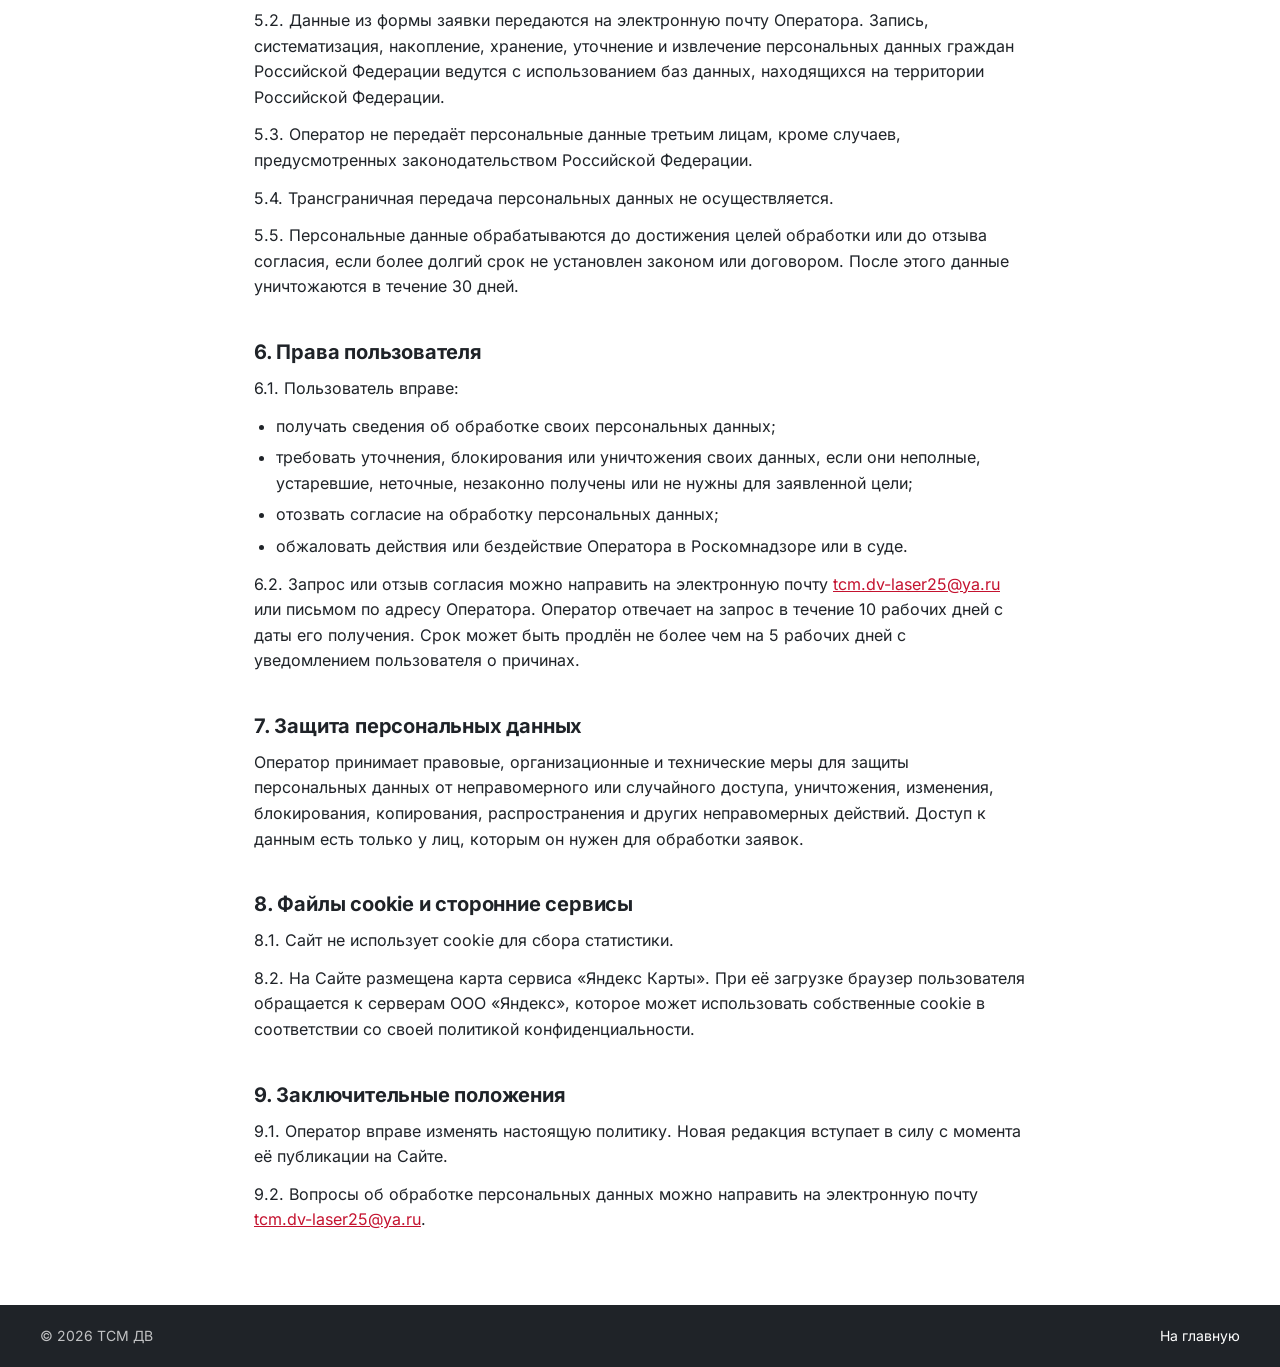
==== commit e34a2af2: "Реквизиты ООО «ТСМ ДВ» в подвале, политике ПДн и JSON-LD - Подвал: ООО «ТСМ ДВ», ИНН, ОГРН - Политик" ====
--- a/privacy.html
+++ b/privacy.html
@@ -35,7 +35,6 @@
     </div>
   </header>
 
-  <!-- TODO(#1) Заполнить данные оператора: наименование, ИНН, ОГРН/ОГРНИП, адрес -->
   <!-- TODO(#6) Подставить домен сайта -->
   <main class="doc">
     <div class="container doc__inner">
@@ -45,18 +44,19 @@
       </a>
 
       <h1>Политика обработки персональных данных</h1>
-      <!-- TODO(#1) Дата редакции — дата публикации -->
+      <!-- TODO(#6) Дата редакции — дата публикации на своём домене -->
       <p class="doc__meta">Редакция от [дата]</p>
 
       <h2>1. Общие положения</h2>
-      <p>1.1. Настоящая политика определяет порядок обработки персональных данных и меры по их защите, которые применяет [наименование оператора] (далее — Оператор) к данным, полученным через сайт https://[домен]/ (далее — Сайт).</p>
+      <p>1.1. Настоящая политика определяет порядок обработки персональных данных и меры по их защите, которые применяет Общество с ограниченной ответственностью «ТСМ ДВ» (далее — Оператор) к данным, полученным через сайт https://[домен]/ (далее — Сайт).</p>
       <p>1.2. Политика разработана в соответствии с Федеральным законом от 27.07.2006 № 152-ФЗ «О персональных данных» и опубликована на Сайте для свободного доступа.</p>
       <p>1.3. Сведения об Операторе:</p>
       <ul>
-        <li>наименование: [ИП / ООО «___»];</li>
-        <li>ИНН: [___];</li>
-        <li>ОГРН / ОГРНИП: [___];</li>
-        <li>адрес: [___];</li>
+        <li>наименование: Общество с ограниченной ответственностью «ТСМ ДВ» (ООО «ТСМ ДВ»);</li>
+        <li>ИНН: 2537139628;</li>
+        <li>КПП: 253701001;</li>
+        <li>ОГРН: 1192536006849;</li>
+        <li>юридический адрес: 690012, Приморский край, г. Владивосток, ул. Надибаидзе, д. 32, кв. 117;</li>
         <li>электронная почта: <a href="mailto:tcm.dv-laser25@ya.ru">tcm.dv-laser25@ya.ru</a>;</li>
         <li>телефон: <a href="tel:+79147902195">+7 (914) 790-21-95</a>.</li>
       </ul>
